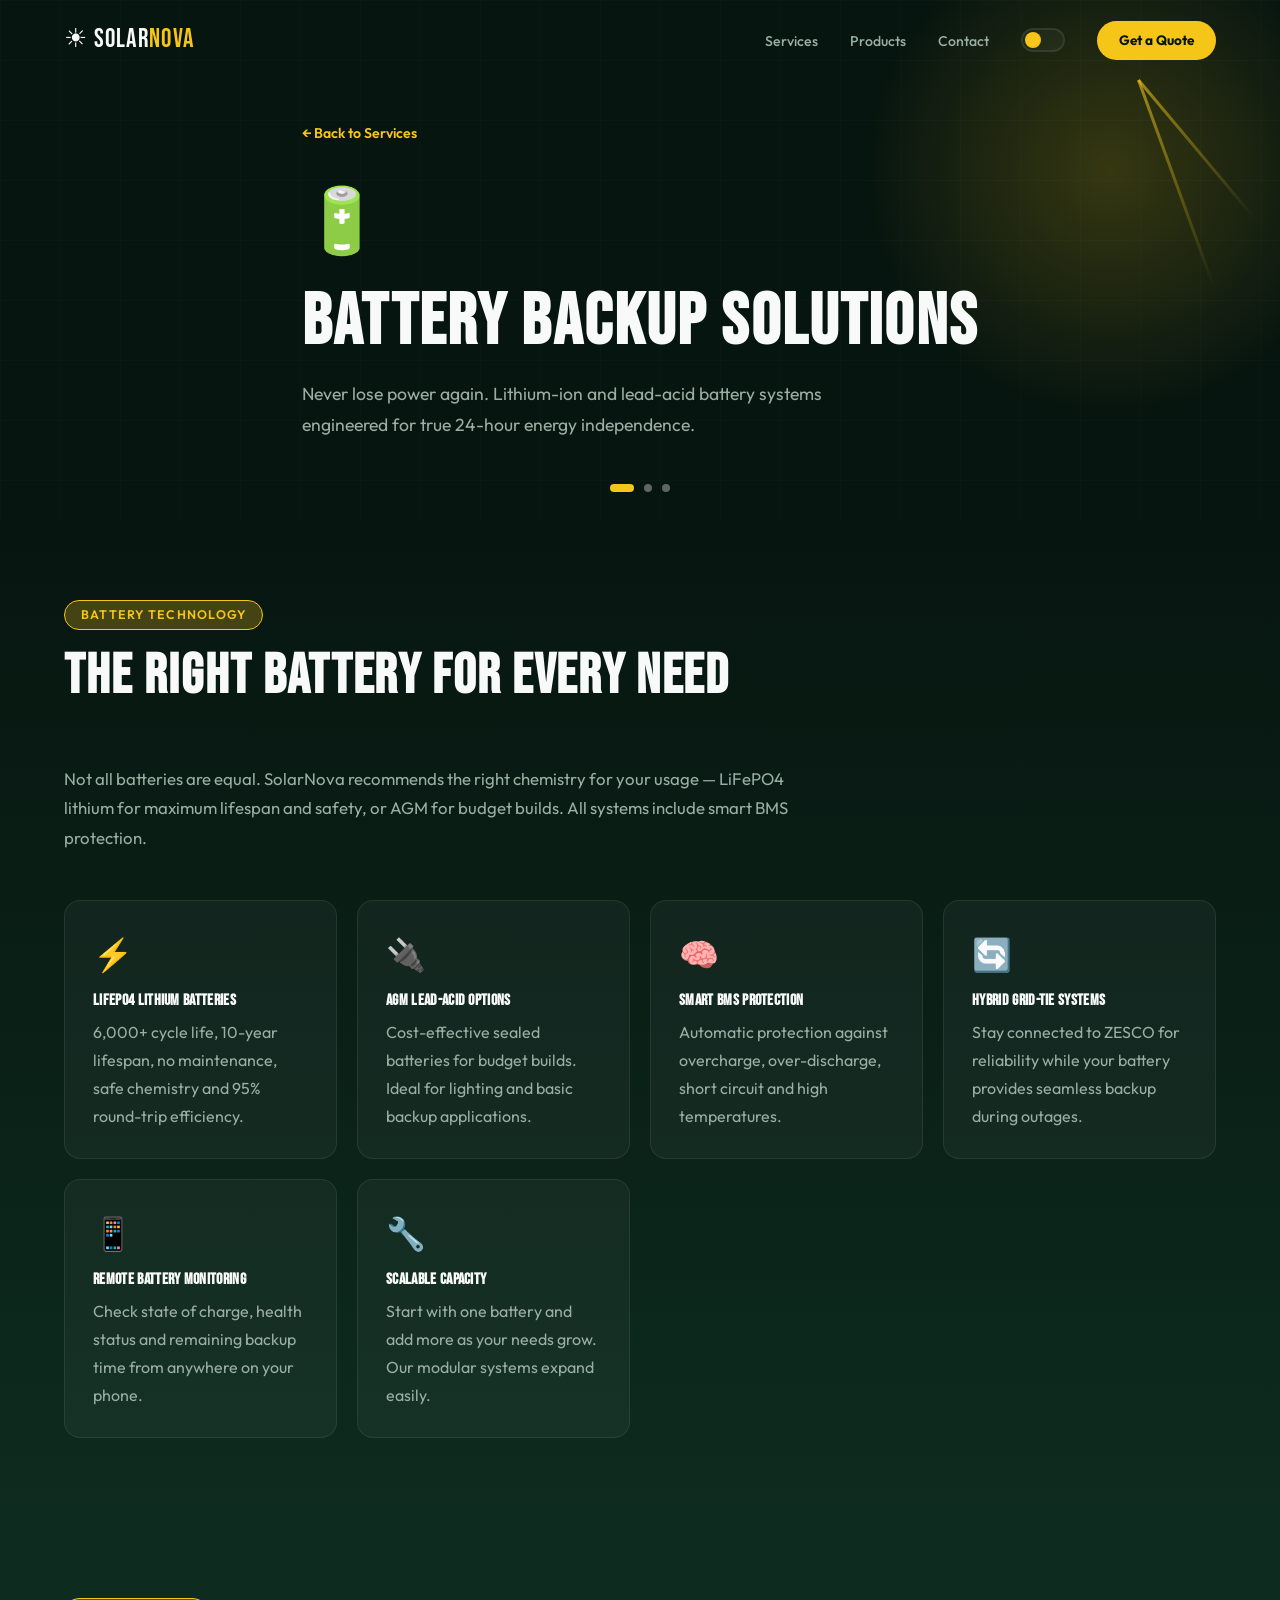
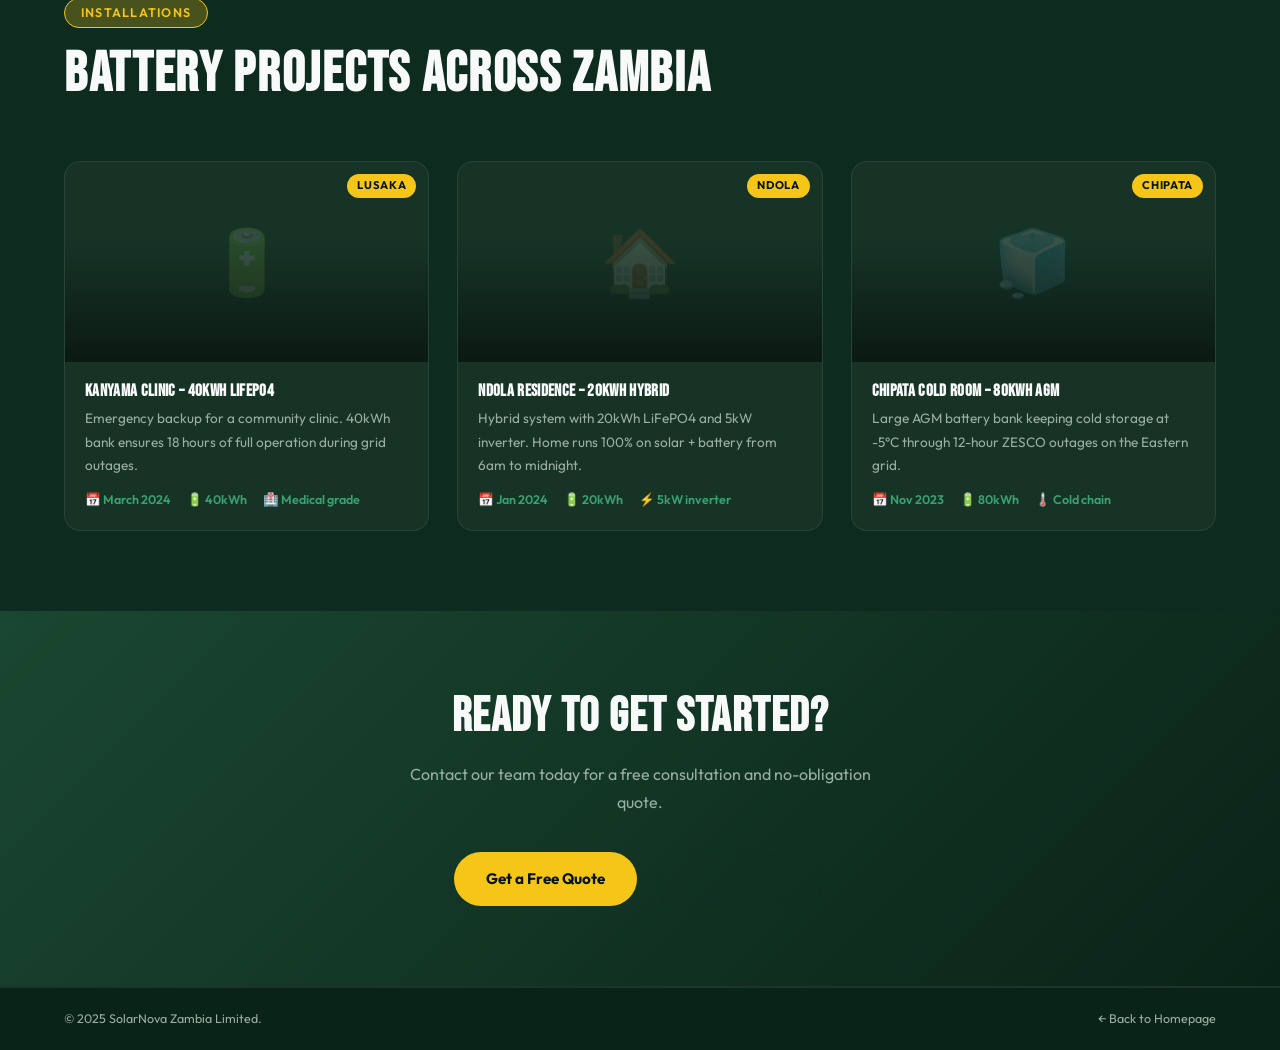
==== service-battery.html @ 25452228 "Initial commit: Solar energy website" ====
<!DOCTYPE html>
<html lang="en">
<head>
<meta charset="UTF-8"><meta name="viewport" content="width=device-width, initial-scale=1.0">
<title>Battery Backup Solutions – SolarNova Zambia</title>
<link href="https://fonts.googleapis.com/css2?family=Bebas+Neue&family=Outfit:wght@300;400;500;600;700&display=swap" rel="stylesheet">
<link rel="stylesheet" href="style.css">
</head>
<body>
<nav id="navbar"><div class="nav-inner">
  <a href="index.html" class="logo">☀ Solar<span>Nova</span></a>
  <ul class="nav-links" id="navLinks"><li><a href="index.html#services">Services</a></li><li><a href="index.html#products">Products</a></li><li><a href="index.html#contact">Contact</a></li></ul>
  <button class="theme-toggle" id="themeToggle" aria-label="Toggle light/dark mode"></button>
  <a href="index.html#contact" class="nav-cta">Get a Quote</a>
  <button class="hamburger" id="hamburger" aria-label="Menu"><span></span><span></span><span></span></button>
</div></nav>
<section class="service-detail-hero">
  <div class="sdh-slides">
    <div class="sdh-slide active" style="background-image:url('https://images.unsplash.com/photo-1555212697-194d092e3b8f?w=1600&q=80')"></div>
    <div class="sdh-slide" style="background-image:url('https://images.unsplash.com/photo-1591633166867-05ba5bc4de8c?w=1600&q=80')"></div>
    <div class="sdh-slide" style="background-image:url('https://images.unsplash.com/photo-1609692814858-f7cd2f0afa4f?w=1600&q=80')"></div>
  </div>
  <div class="hero-bg" style="position:absolute;inset:0;z-index:1"><div class="sun-orb"></div><div class="ray r1"></div><div class="ray r2"></div><div class="solar-grid"></div></div>
  <div class="container" style="position:relative;z-index:2"><div class="sdh-content reveal">
    <a href="index.html#services" class="back-link">← Back to Services</a>
    <div style="font-size:4rem;margin-bottom:16px;">🔋</div>
    <h1>Battery Backup Solutions</h1>
    <p>Never lose power again. Lithium-ion and lead-acid battery systems engineered for true 24-hour energy independence.</p>
  </div></div>
  <div class="sdh-slide-dots"><button class="sdh-slide-dot active"></button><button class="sdh-slide-dot"></button><button class="sdh-slide-dot"></button></div>
</section>
<section class="service-overview"><div class="container">
<div class="section-tag reveal">Battery Technology</div>
<h2 class="section-title reveal">The Right Battery for Every Need</h2>
<div class="about-text reveal" style="max-width:760px"><p>Not all batteries are equal. SolarNova recommends the right chemistry for your usage — LiFePO4 lithium for maximum lifespan and safety, or AGM for budget builds. All systems include smart BMS protection.</p></div>
<div class="service-features-grid">
<div class="sf-card reveal" style="--d:.05s"><div class="sf-icon">⚡</div><h3>LiFePO4 Lithium Batteries</h3><p>6,000+ cycle life, 10-year lifespan, no maintenance, safe chemistry and 95% round-trip efficiency.</p></div>
<div class="sf-card reveal" style="--d:.1s"><div class="sf-icon">🔌</div><h3>AGM Lead-Acid Options</h3><p>Cost-effective sealed batteries for budget builds. Ideal for lighting and basic backup applications.</p></div>
<div class="sf-card reveal" style="--d:.15s"><div class="sf-icon">🧠</div><h3>Smart BMS Protection</h3><p>Automatic protection against overcharge, over-discharge, short circuit and high temperatures.</p></div>
<div class="sf-card reveal" style="--d:.2s"><div class="sf-icon">🔄</div><h3>Hybrid Grid-Tie Systems</h3><p>Stay connected to ZESCO for reliability while your battery provides seamless backup during outages.</p></div>
<div class="sf-card reveal" style="--d:.25s"><div class="sf-icon">📱</div><h3>Remote Battery Monitoring</h3><p>Check state of charge, health status and remaining backup time from anywhere on your phone.</p></div>
<div class="sf-card reveal" style="--d:.3s"><div class="sf-icon">🔧</div><h3>Scalable Capacity</h3><p>Start with one battery and add more as your needs grow. Our modular systems expand easily.</p></div>
</div></div></section>
<section class="projects-section"><div class="container">
<div class="section-tag reveal">Installations</div>
<h2 class="section-title reveal">Battery Projects Across Zambia</h2>
<div class="projects-grid">
<div class="project-card reveal" style="--d:.05s">
<div class="proj-img" data-images='[{"src":"https://images.unsplash.com/photo-1555212697-194d092e3b8f?w=900&q=80","caption":"LiFePO4 40kWh battery bank for Kanyama Clinic"},{"src":"https://images.unsplash.com/photo-1591633166867-05ba5bc4de8c?w=900&q=80","caption":"Battery management system and monitoring unit"},{"src":"https://images.unsplash.com/photo-1609692814858-f7cd2f0afa4f?w=900&q=80","caption":"Clinic inverter and switchgear room"}]' style="background-image:url('https://images.unsplash.com/photo-1555212697-194d092e3b8f?w=600&q=80')"><div class="proj-img-emoji">🔋</div><div class="proj-zoom-icon">🔍</div><span class="proj-badge">Lusaka</span></div>
<div class="proj-body"><h3>Kanyama Clinic – 40kWh LiFePO4</h3><p>Emergency backup for a community clinic. 40kWh bank ensures 18 hours of full operation during grid outages.</p><div class="proj-meta"><span>📅 March 2024</span><span>🔋 40kWh</span><span>🏥 Medical grade</span></div></div></div>

<div class="project-card reveal" style="--d:.1s">
<div class="proj-img" data-images='[{"src":"https://images.unsplash.com/photo-1549924231-f129b911e442?w=900&q=80","caption":"Ndola residence – 20kWh hybrid system in utility room"},{"src":"https://images.unsplash.com/photo-1558449028-b53a39d100fc?w=900&q=80","caption":"5kW hybrid inverter with WiFi monitoring enabled"},{"src":"https://images.unsplash.com/photo-1513694203232-719a280e022f?w=900&q=80","caption":"Home completely powered from solar and battery at night"}]' style="background-image:url('https://images.unsplash.com/photo-1549924231-f129b911e442?w=600&q=80')"><div class="proj-img-emoji">🏠</div><div class="proj-zoom-icon">🔍</div><span class="proj-badge">Ndola</span></div>
<div class="proj-body"><h3>Ndola Residence – 20kWh Hybrid</h3><p>Hybrid system with 20kWh LiFePO4 and 5kW inverter. Home runs 100% on solar + battery from 6am to midnight.</p><div class="proj-meta"><span>📅 Jan 2024</span><span>🔋 20kWh</span><span>⚡ 5kW inverter</span></div></div></div>

<div class="project-card reveal" style="--d:.15s">
<div class="proj-img" data-images='[{"src":"https://images.unsplash.com/photo-1563514227147-6d2ff665a6a0?w=900&q=80","caption":"Chipata cold room – 80kWh AGM battery bank"},{"src":"https://images.unsplash.com/photo-1579621970795-87facc2f976d?w=900&q=80","caption":"Cold storage unit maintaining -5°C on battery power"},{"src":"https://images.unsplash.com/photo-1584438784894-089d6a62b8fa?w=900&q=80","caption":"Temperature monitoring dashboard during ZESCO outage"}]' style="background-image:url('https://images.unsplash.com/photo-1563514227147-6d2ff665a6a0?w=600&q=80')"><div class="proj-img-emoji">🧊</div><div class="proj-zoom-icon">🔍</div><span class="proj-badge">Chipata</span></div>
<div class="proj-body"><h3>Chipata Cold Room – 80kWh AGM</h3><p>Large AGM battery bank keeping cold storage at -5°C through 12-hour ZESCO outages on the Eastern grid.</p><div class="proj-meta"><span>📅 Nov 2023</span><span>🔋 80kWh</span><span>🌡️ Cold chain</span></div></div></div>
</div></div></section>
<section class="cta-banner"><div class="container">
  <h2>Ready to Get Started?</h2>
  <p>Contact our team today for a free consultation and no-obligation quote.</p>
  <div style="display:flex;gap:16px;justify-content:center;flex-wrap:wrap">
    <a href="index.html#contact" class="btn-primary">Get a Free Quote</a>
    <a href="tel:+260971234567" class="btn-outline">📞 Call Us Now</a>
  </div>
</div></section>
<footer class="footer"><div class="footer-bottom"><div class="container">
  <p>© 2025 SolarNova Zambia Limited.</p><p><a href="index.html">← Back to Homepage</a></p>
</div></div></footer>
<button id="backToTop" class="back-to-top" aria-label="Back to top">↑</button>
<script src="main.js"></script>
</body></html>
---- style.css ----
/* ============================================================
   SolarNova — Solar Company Website Stylesheet
   Color Palette: Midnight Green, Solar Yellow, Sky Blue, White
   Font: Bebas Neue (display) + Outfit (body)
   ============================================================ */

:root {
  --green-dark:   #0a2318;
  --green-mid:    #1a4731;
  --green-light:  #2d7a55;
  --green-accent: #38a372;
  --yellow:       #f5c518;
  --yellow-light: #ffd94a;
  --yellow-glow:  rgba(245,197,24,0.25);
  --blue:         #1a9bdc;
  --blue-light:   #4cb8f0;
  --white:        #f8faf9;
  --grey-light:   #eef2ef;
  --grey-mid:     #9aafa3;
  --dark-bg:      #071510;
  --card-bg:      rgba(255,255,255,0.04);
  --border:       rgba(255,255,255,0.08);
  --shadow:       0 20px 60px rgba(0,0,0,0.35);
  --radius:       16px;
  --radius-sm:    10px;
  --transition:   0.35s cubic-bezier(0.4,0,0.2,1);
}

/* ── LIGHT MODE OVERRIDES ───────────────────────────────── */
body.light-mode {
  --dark-bg:    #f0f4f1;
  --card-bg:    rgba(0,0,0,0.04);
  --border:     rgba(0,0,0,0.1);
  --white:      #0a2318;
  --grey-mid:   #3a5a4a;
  --shadow:     0 20px 60px rgba(0,0,0,0.12);
}
body.light-mode p { color: #3a5a4a; }
body.light-mode .hero-bg {
  background: radial-gradient(ellipse at 70% 40%, rgba(245,197,24,0.15) 0%, transparent 60%),
              radial-gradient(ellipse at 30% 80%, rgba(26,155,220,0.08) 0%, transparent 50%),
              #f0f4f1;
}
body.light-mode .solar-grid {
  background-image:
    linear-gradient(rgba(0,0,0,0.04) 1px, transparent 1px),
    linear-gradient(90deg, rgba(0,0,0,0.04) 1px, transparent 1px);
  background-size: 60px 60px;
}
body.light-mode #navbar.scrolled {
  background: rgba(240,244,241,0.95);
  border-bottom: 1px solid rgba(0,0,0,0.1);
}
body.light-mode .nav-links { background: transparent; }
body.light-mode .about { background: linear-gradient(180deg, #f0f4f1, #e0ece5); }
body.light-mode .services { background: #e8f0eb; }
body.light-mode .products { background: linear-gradient(180deg, #e8f0eb, #f0f4f1); }
body.light-mode .testimonials { background: #f5f8f6; }
body.light-mode .location { background: linear-gradient(180deg, #f0f4f1, #e0ece5); }
body.light-mode .contact { background: #e8f0eb; }
body.light-mode .footer { background: #d4e5da; }
body.light-mode .testimonial-card { background: rgba(255,255,255,0.7); }
body.light-mode .testimonial-card > p { color: #3a5a4a; }
body.light-mode .map-visual { background: linear-gradient(135deg, #d4e5da, #c4d9ce); }
body.light-mode .product-card { background: #fff; }
body.light-mode .contact-form { background: rgba(255,255,255,0.7); }
body.light-mode .form-field input,
body.light-mode .form-field textarea,
body.light-mode .form-field select { background: rgba(255,255,255,0.8); color: #0a2318; border-color: rgba(0,0,0,0.15); }
body.light-mode .form-field select option { background: #e8f0eb; color: #0a2318; }
body.light-mode .footer-col ul li,
body.light-mode .contact-list li { color: #3a5a4a; }
body.light-mode .footer-bottom p,
body.light-mode .footer-bottom a { color: #3a5a4a; }
body.light-mode .cm-item { background: rgba(255,255,255,0.6); }
body.light-mode .about-card { background: rgba(255,255,255,0.6); }
body.light-mode .service-card { background: rgba(255,255,255,0.5); }
body.light-mode .loc-card { background: rgba(255,255,255,0.6); }
body.light-mode .branch-card { background: rgba(255,255,255,0.6); }
body.light-mode .carousel-controls button { background: rgba(255,255,255,0.8); }
body.light-mode .hero-title { color: #0a2318; }
body.light-mode .section-title { color: #0a2318; }
body.light-mode .about-card h3,
body.light-mode .service-card h3,
body.light-mode .pc-body h3,
body.light-mode .loc-card h3,
body.light-mode .branch-card h4 { color: #0a2318; }
body.light-mode .cm-item strong { color: #0a2318; }
body.light-mode .tc-author strong { color: #0a2318; }
body.light-mode .footer-col h4 { color: #0a2318; }
body.light-mode .btn-outline { border-color: rgba(0,0,0,0.3); color: #0a2318; }
body.light-mode .nav-links a { color: #3a5a4a; }
body.light-mode .logo { color: #0a2318; }

/* ── THEME TOGGLE BUTTON ────────────────────────────────── */
.theme-toggle {
  width: 44px; height: 24px;
  border-radius: 100px;
  border: 2px solid var(--border);
  background: var(--card-bg);
  cursor: pointer;
  position: relative;
  flex-shrink: 0;
  transition: var(--transition);
  display: flex;
  align-items: center;
  padding: 2px;
}
.theme-toggle::before {
  content: '🌙';
  font-size: 0.7rem;
  width: 16px; height: 16px;
  border-radius: 50%;
  background: var(--yellow);
  display: flex;
  align-items: center;
  justify-content: center;
  transition: var(--transition);
  transform: translateX(0);
}
body.light-mode .theme-toggle::before {
  content: '☀️';
  transform: translateX(20px);
}
body.light-mode .theme-toggle {
  background: rgba(245,197,24,0.2);
  border-color: var(--yellow);
}

*, *::before, *::after { box-sizing: border-box; margin: 0; padding: 0; }

html { scroll-behavior: smooth; font-size: 16px; }

body {
  font-family: 'Outfit', sans-serif;
  background: var(--dark-bg);
  color: var(--white);
  overflow-x: hidden;
  line-height: 1.6;
  transition: background 0.4s ease, color 0.4s ease;
}

/* ── TYPOGRAPHY ─────────────────────────────────────────── */
h1,h2,h3 { font-family: 'Bebas Neue', sans-serif; letter-spacing: 0.03em; line-height: 1.1; }
h2 { font-size: clamp(2.2rem, 5vw, 3.5rem); }
h3 { font-size: 1.4rem; letter-spacing: 0.02em; }
p  { color: var(--grey-mid); line-height: 1.75; }

a { text-decoration: none; color: inherit; }
ul { list-style: none; }

/* ── UTILITIES ──────────────────────────────────────────── */
.container { max-width: 1200px; margin: 0 auto; padding: 0 24px; }

.section-tag {
  display: inline-block;
  background: var(--yellow-glow);
  color: var(--yellow);
  border: 1px solid var(--yellow);
  padding: 4px 16px;
  border-radius: 100px;
  font-size: 0.78rem;
  font-weight: 600;
  letter-spacing: 0.1em;
  text-transform: uppercase;
  margin-bottom: 16px;
}

.section-title {
  margin-bottom: 56px;
  color: var(--white);
}

/* ── REVEAL ANIMATIONS ──────────────────────────────────── */
.reveal {
  opacity: 0;
  transform: translateY(32px);
  transition: opacity 0.7s ease, transform 0.7s ease;
  transition-delay: var(--d, 0s);
}
.reveal.visible { opacity: 1; transform: translateY(0); }

/* ── BUTTONS ────────────────────────────────────────────── */
.btn-primary {
  display: inline-flex;
  align-items: center;
  gap: 8px;
  background: var(--yellow);
  color: var(--dark-bg);
  padding: 14px 32px;
  border-radius: 100px;
  font-weight: 700;
  font-size: 0.95rem;
  transition: var(--transition);
  position: relative;
  overflow: hidden;
}
.btn-primary::after {
  content: '';
  position: absolute;
  inset: 0;
  background: var(--yellow-light);
  opacity: 0;
  transition: var(--transition);
}
.btn-primary:hover { transform: translateY(-3px); box-shadow: 0 12px 35px var(--yellow-glow); }
.btn-primary:hover::after { opacity: 0.3; }

.btn-outline {
  display: inline-flex;
  align-items: center;
  gap: 8px;
  border: 2px solid rgba(255,255,255,0.3);
  color: var(--white);
  padding: 13px 32px;
  border-radius: 100px;
  font-weight: 600;
  font-size: 0.95rem;
  transition: var(--transition);
  backdrop-filter: blur(4px);
}
.btn-outline:hover {
  border-color: var(--yellow);
  color: var(--yellow);
  transform: translateY(-3px);
}

/* ── NAVBAR ─────────────────────────────────────────────── */
#navbar {
  position: fixed;
  top: 0; left: 0; right: 0;
  z-index: 1000;
  padding: 20px 0;
  transition: var(--transition);
}
#navbar.scrolled {
  background: rgba(7,21,16,0.95);
  backdrop-filter: blur(12px);
  padding: 12px 0;
  border-bottom: 1px solid var(--border);
}
.nav-inner {
  max-width: 1200px;
  margin: 0 auto;
  padding: 0 24px;
  display: flex;
  align-items: center;
  gap: 32px;
}
.logo {
  font-family: 'Bebas Neue', sans-serif;
  font-size: 1.6rem;
  letter-spacing: 0.05em;
  color: var(--white);
  flex-shrink: 0;
}
.logo span { color: var(--yellow); }

.nav-links {
  display: flex;
  gap: 32px;
  margin-left: auto;
}
.nav-links a {
  font-size: 0.88rem;
  font-weight: 500;
  color: var(--grey-mid);
  transition: var(--transition);
  position: relative;
}
.nav-links a::after {
  content: '';
  position: absolute;
  bottom: -4px; left: 0;
  width: 0; height: 2px;
  background: var(--yellow);
  transition: var(--transition);
}
.nav-links a:hover { color: var(--white); }
.nav-links a:hover::after { width: 100%; }

.nav-cta {
  background: var(--yellow);
  color: var(--dark-bg);
  padding: 9px 22px;
  border-radius: 100px;
  font-weight: 700;
  font-size: 0.85rem;
  transition: var(--transition);
  flex-shrink: 0;
}
.nav-cta:hover { background: var(--yellow-light); transform: translateY(-2px); }

.hamburger {
  display: none;
  flex-direction: column;
  gap: 5px;
  background: none;
  border: none;
  cursor: pointer;
  margin-left: auto;
}
.hamburger span {
  display: block;
  width: 24px; height: 2px;
  background: var(--white);
  transition: var(--transition);
}

/* ── HERO ───────────────────────────────────────────────── */
.hero {
  min-height: 100vh;
  display: flex;
  align-items: center;
  position: relative;
  overflow: hidden;
  padding: 120px 24px 80px;
}

.hero-bg {
  position: absolute;
  inset: 0;
  background: transparent;
  overflow: hidden;
}

.sun-orb {
  position: absolute;
  top: -80px; right: -80px;
  width: 500px; height: 500px;
  background: radial-gradient(circle, rgba(245,197,24,0.2) 0%, transparent 70%);
  border-radius: 50%;
  animation: pulse 4s ease-in-out infinite;
}
@keyframes pulse { 0%,100% { transform: scale(1); opacity:0.7; } 50% { transform: scale(1.1); opacity:1; } }

.ray {
  position: absolute;
  top: 80px; right: 140px;
  width: 3px;
  background: linear-gradient(to bottom, rgba(245,197,24,0.6), transparent);
  transform-origin: top center;
  animation: rayFloat 6s ease-in-out infinite;
}
.r1 { height: 180px; transform: rotate(-40deg); animation-delay: 0s; }
.r2 { height: 220px; transform: rotate(-20deg); animation-delay: .4s; }
.r3 { height: 200px; transform: rotate(0deg); animation-delay: .8s; }
.r4 { height: 240px; transform: rotate(20deg); animation-delay: 1.2s; }
.r5 { height: 190px; transform: rotate(40deg); animation-delay: 1.6s; }
.r6 { height: 160px; transform: rotate(60deg); animation-delay: 2s; }
@keyframes rayFloat { 0%,100% { opacity:0.5; } 50% { opacity:1; } }

.solar-grid {
  position: absolute;
  inset: 0;
  background-image:
    linear-gradient(rgba(255,255,255,0.015) 1px, transparent 1px),
    linear-gradient(90deg, rgba(255,255,255,0.015) 1px, transparent 1px);
  background-size: 60px 60px;
}

.hero-content {
  position: relative;
  z-index: 3;
  max-width: 680px;
}

.hero-eyebrow {
  display: inline-flex;
  align-items: center;
  gap: 8px;
  color: var(--green-accent);
  font-weight: 600;
  font-size: 0.85rem;
  letter-spacing: 0.08em;
  text-transform: uppercase;
  margin-bottom: 20px;
}

.hero-title {
  font-size: clamp(3rem, 7vw, 5.5rem);
  color: var(--white);
  margin-bottom: 24px;
  line-height: 1;
}
.hero-title span { color: var(--yellow); }

.hero-sub {
  font-size: 1.05rem;
  color: var(--grey-mid);
  margin-bottom: 40px;
  max-width: 520px;
}

.hero-btns {
  display: flex;
  gap: 16px;
  flex-wrap: wrap;
  margin-bottom: 60px;
}

.hero-stats {
  display: flex;
  gap: 40px;
  flex-wrap: wrap;
}
.stat { text-align: left; }
.stat span { font-family: 'Bebas Neue', sans-serif; font-size: 2.4rem; color: var(--yellow); }
.stat p { font-size: 0.78rem; color: var(--grey-mid); text-transform: uppercase; letter-spacing: 0.06em; margin: 0; }

.hero-panels {
  position: absolute;
  right: -40px;
  bottom: 0;
  display: flex;
  gap: 16px;
  align-items: flex-end;
  z-index: 1;
}
.panel-card {
  border-radius: 12px;
  background: linear-gradient(135deg, rgba(26,71,49,0.6), rgba(10,35,24,0.8));
  border: 1px solid rgba(56,163,114,0.3);
  backdrop-filter: blur(4px);
  animation: floatCard 5s ease-in-out infinite;
}
.p1 { width: 180px; height: 280px; animation-delay: 0s; }
.p2 { width: 220px; height: 340px; animation-delay: 0.8s; }
.p3 { width: 160px; height: 250px; animation-delay: 1.6s; }
@keyframes floatCard { 0%,100% { transform: translateY(0); } 50% { transform: translateY(-16px); } }

.scroll-hint {
  position: absolute;
  bottom: 32px;
  left: 50%;
  transform: translateX(-50%);
  color: var(--grey-mid);
  font-size: 0.8rem;
  letter-spacing: 0.1em;
  animation: bounce 2s ease-in-out infinite;
}

/* Image slider base */
.hero-slider {
  position: absolute;
  inset: 0;
  z-index: 0;
  overflow: hidden;
}

.hero-slider .slide {
  position: absolute;
  inset: 0;
  background-size: cover;
  background-position: center 30%;  /* adjust to keep key subject visible */
  background-repeat: no-repeat;
  opacity: 0;
  transition: opacity 1.2s ease-in-out;
  /* Crispness tricks */
  image-rendering: crisp-edges;    /* fallback */
  image-rendering: -webkit-optimize-contrast;
  will-change: opacity;
}

.hero-slide .slide.active {
  opacity: 1;
  z-index: 1;
}


.sun-orb, .ray, .solar-grid, .hero-panels {
  z-index: 2;
}
@keyframes bounce { 0%,100% { transform: translateX(-50%) translateY(0); } 50% { transform: translateX(-50%) translateY(8px); } }

/* ── ABOUT ──────────────────────────────────────────────── */
.about {
  padding: 100px 0;
  background: linear-gradient(180deg, var(--dark-bg), #0d2b1e);
}
.about-grid {
  display: grid;
  grid-template-columns: 1fr 1.4fr;
  gap: 60px;
  align-items: start;
}
.about-text p { margin-bottom: 16px; font-size: 1.05rem; }
.about-text strong { color: var(--white); }
.badges { display: flex; flex-wrap: wrap; gap: 10px; margin-top: 24px; }
.badges span {
  background: rgba(56,163,114,0.15);
  border: 1px solid rgba(56,163,114,0.3);
  color: var(--green-accent);
  padding: 6px 14px;
  border-radius: 100px;
  font-size: 0.8rem;
  font-weight: 600;
}
.about-cards {
  display: grid;
  grid-template-columns: 1fr 1fr;
  gap: 16px;
}
.about-card {
  background: var(--card-bg);
  border: 1px solid var(--border);
  border-radius: var(--radius);
  padding: 24px;
  transition: var(--transition);
}
.about-card:hover {
  border-color: rgba(56,163,114,0.4);
  transform: translateY(-4px);
  background: rgba(56,163,114,0.08);
}
.ac-icon { font-size: 2rem; margin-bottom: 12px; }
.about-card h3 { color: var(--white); margin-bottom: 8px; font-size: 1.1rem; }

/* ── SERVICES ───────────────────────────────────────────── */
.services {
  padding: 100px 0;
  background: #0d2b1e;
}
.services-grid {
  display: grid;
  grid-template-columns: repeat(auto-fill, minmax(320px, 1fr));
  gap: 24px;
}
.service-card {
  background: var(--card-bg);
  border: 1px solid var(--border);
  border-radius: var(--radius);
  padding: 32px;
  transition: var(--transition);
  position: relative;
  overflow: hidden;
}
.service-card::before {
  content: '';
  position: absolute;
  top: 0; left: 0; right: 0;
  height: 3px;
  background: linear-gradient(90deg, var(--yellow), var(--green-accent));
  transform: scaleX(0);
  transition: var(--transition);
  transform-origin: left;
}
.service-card:hover { transform: translateY(-6px); border-color: rgba(56,163,114,0.3); background: rgba(56,163,114,0.06); }
.service-card:hover::before { transform: scaleX(1); }
.sc-icon { font-size: 2.4rem; margin-bottom: 16px; }
.service-card h3 { color: var(--white); margin-bottom: 12px; }
.service-card ul { margin: 16px 0; }
.service-card ul li { color: var(--grey-mid); font-size: 0.88rem; padding: 4px 0; padding-left: 16px; position: relative; }
.service-card ul li::before { content: '✓'; position: absolute; left: 0; color: var(--green-accent); font-weight: 700; }
.sc-link { color: var(--yellow); font-weight: 600; font-size: 0.88rem; display: inline-block; margin-top: 8px; transition: var(--transition); }
.sc-link:hover { gap: 8px; letter-spacing: 0.02em; }

/* ── PRODUCTS ───────────────────────────────────────────── */
.products {
  padding: 100px 0;
  background: linear-gradient(180deg, #0d2b1e, var(--dark-bg));
}
.product-filter {
  display: flex;
  gap: 10px;
  flex-wrap: wrap;
  margin-bottom: 48px;
}
.pf-btn {
  background: none;
  border: 1px solid var(--border);
  color: var(--grey-mid);
  padding: 8px 20px;
  border-radius: 100px;
  font-family: 'Outfit', sans-serif;
  font-size: 0.85rem;
  font-weight: 600;
  cursor: pointer;
  transition: var(--transition);
}
.pf-btn:hover, .pf-btn.active {
  background: var(--yellow);
  border-color: var(--yellow);
  color: var(--dark-bg);
}
.products-grid {
  display: grid;
  grid-template-columns: repeat(auto-fill, minmax(280px, 1fr));
  gap: 24px;
}
.product-card {
  background: #0f2820;
  border: 1px solid var(--border);
  border-radius: var(--radius);
  overflow: hidden;
  transition: var(--transition);
}
.product-card:hover { transform: translateY(-8px) scale(1.01); border-color: rgba(245,197,24,0.3); box-shadow: 0 24px 50px rgba(0,0,0,0.4); }
.product-card.hidden { display: none; }

.pc-img {
  height: 160px;
  display: flex;
  align-items: center;
  justify-content: center;
  transition: var(--transition);
}
.product-card:hover .pc-img { transform: scale(1.05); }
.pc-img-inner { font-size: 4rem; opacity: 0.6; }

.pc-body { padding: 20px; }
.pc-tag {
  display: inline-block;
  background: var(--yellow-glow);
  color: var(--yellow);
  font-size: 0.72rem;
  font-weight: 700;
  letter-spacing: 0.08em;
  text-transform: uppercase;
  padding: 3px 10px;
  border-radius: 100px;
  margin-bottom: 10px;
}
.pc-body h3 { color: var(--white); margin-bottom: 8px; font-size: 1.1rem; }
.pc-body p { font-size: 0.85rem; margin-bottom: 16px; }
.pc-footer { display: flex; align-items: center; justify-content: space-between; flex-wrap: wrap; gap: 8px; }
.pc-price { font-family: 'Bebas Neue', sans-serif; font-size: 1.3rem; color: var(--yellow); }
.pc-price small { font-size: 0.7rem; color: var(--grey-mid); font-family: 'Outfit', sans-serif; }
.pc-btn {
  background: var(--green-light);
  color: var(--white);
  padding: 7px 16px;
  border-radius: 100px;
  font-size: 0.8rem;
  font-weight: 600;
  transition: var(--transition);
}
.pc-btn:hover { background: var(--yellow); color: var(--dark-bg); }

/* ── TESTIMONIALS ───────────────────────────────────────── */
.testimonials {
  padding: 100px 0;
  background: #071510;
  overflow: hidden;
}
.carousel-wrapper { position: relative; }
.carousel {
  display: flex;
  gap: 24px;
  overflow: hidden;
  scroll-snap-type: x mandatory;
  -webkit-overflow-scrolling: touch;
}
.testimonial-card {
  flex: 0 0 calc(33.333% - 16px);
  background: rgba(255,255,255,0.04);
  border: 1px solid var(--border);
  border-radius: var(--radius);
  padding: 32px;
  scroll-snap-align: start;
  transition: var(--transition);
}
.testimonial-card:hover { border-color: rgba(245,197,24,0.3); transform: translateY(-4px); }
.stars { color: var(--yellow); font-size: 1.1rem; margin-bottom: 16px; }
.testimonial-card > p { font-style: italic; color: #c0d4cb; margin-bottom: 24px; }
.tc-author { display: flex; align-items: center; gap: 14px; }
.tc-avatar {
  width: 44px; height: 44px;
  border-radius: 50%;
  background: linear-gradient(135deg, var(--green-light), var(--blue));
  display: flex;
  align-items: center;
  justify-content: center;
  font-weight: 700;
  font-size: 0.85rem;
  flex-shrink: 0;
}
.tc-author strong { display: block; color: var(--white); font-size: 0.92rem; }
.tc-author span { font-size: 0.78rem; color: var(--grey-mid); }
.carousel-controls {
  display: flex;
  align-items: center;
  justify-content: center;
  gap: 16px;
  margin-top: 32px;
}
.carousel-controls button {
  width: 44px; height: 44px;
  border-radius: 50%;
  border: 1px solid var(--border);
  background: var(--card-bg);
  color: var(--white);
  font-size: 1rem;
  cursor: pointer;
  transition: var(--transition);
}
.carousel-controls button:hover { background: var(--yellow); color: var(--dark-bg); border-color: var(--yellow); }
.carousel-dots { display: flex; gap: 8px; }
.dot {
  width: 8px; height: 8px;
  border-radius: 50%;
  background: var(--border);
  cursor: pointer;
  transition: var(--transition);
}
.dot.active { background: var(--yellow); width: 24px; border-radius: 100px; }

/* ── LOCATION ───────────────────────────────────────────── */
.location {
  padding: 100px 0;
  background: linear-gradient(180deg, var(--dark-bg), #0d2b1e);
}
.location-grid {
  display: grid;
  grid-template-columns: 1fr 1.2fr;
  gap: 48px;
  align-items: start;
}
.loc-card {
  background: var(--card-bg);
  border: 1px solid var(--border);
  border-radius: var(--radius);
  padding: 28px;
  margin-bottom: 20px;
}
.loc-card.main { border-color: rgba(56,163,114,0.3); }
.lc-icon { font-size: 2rem; margin-bottom: 12px; }
.loc-card h3 { color: var(--white); margin-bottom: 10px; }
.loc-card > p { color: var(--grey-mid); line-height: 1.8; margin-bottom: 16px; }
.lc-details { display: flex; flex-direction: column; gap: 8px; }
.lc-details div { font-size: 0.88rem; color: var(--grey-mid); display: flex; align-items: center; gap: 10px; }
.lc-details span { font-size: 1rem; }
.branches { display: flex; flex-direction: column; gap: 12px; }
.branch-card {
  background: var(--card-bg);
  border: 1px solid var(--border);
  border-radius: var(--radius-sm);
  padding: 16px 20px;
  display: flex;
  align-items: center;
  justify-content: space-between;
  gap: 12px;
  flex-wrap: wrap;
  transition: var(--transition);
}
.branch-card:hover { border-color: rgba(56,163,114,0.3); transform: translateX(4px); }
.branch-card h4 { color: var(--white); font-size: 0.95rem; font-family: 'Outfit', sans-serif; font-weight: 600; }
.branch-card p { font-size: 0.82rem; margin: 2px 0 0; }
.branch-card span { font-size: 0.82rem; color: var(--green-accent); }

.map-container { position: sticky; top: 100px; }
.map-visual {
  background: linear-gradient(135deg, #0a1f14, #142e1e);
  border: 1px solid rgba(56,163,114,0.25);
  border-radius: var(--radius);
  overflow: hidden;
  position: relative;
}
.map-placeholder {
  width: 100%;
  height: 420px;
  position: relative;
  background:
    radial-gradient(circle at 50% 55%, rgba(56,163,114,0.08), transparent 60%),
    repeating-linear-gradient(0deg, rgba(255,255,255,0.02) 0px, rgba(255,255,255,0.02) 1px, transparent 1px, transparent 50px),
    repeating-linear-gradient(90deg, rgba(255,255,255,0.02) 0px, rgba(255,255,255,0.02) 1px, transparent 1px, transparent 50px);
}
.map-label {
  position: absolute;
  top: 50%; left: 50%;
  transform: translate(-50%, -50%);
  font-family: 'Bebas Neue', sans-serif;
  font-size: 3rem;
  color: rgba(255,255,255,0.05);
  letter-spacing: 0.2em;
  pointer-events: none;
  user-select: none;
}
.map-pin { position: absolute; }
.main-pin { top: 52%; left: 35%; }
.pin-pulse {
  position: absolute;
  top: -20px; left: -20px;
  width: 40px; height: 40px;
  border-radius: 50%;
  background: rgba(245,197,24,0.2);
  animation: pinPulse 2s ease-out infinite;
}
@keyframes pinPulse { 0% { transform: scale(0.5); opacity:0.8; } 100% { transform: scale(2); opacity:0; } }
.pin-dot {
  width: 16px; height: 16px;
  border-radius: 50%;
  background: var(--yellow);
  border: 3px solid var(--dark-bg);
  box-shadow: 0 0 12px rgba(245,197,24,0.6);
  position: relative;
  z-index: 1;
}
.pin-dot.sm { width: 10px; height: 10px; background: var(--blue-light); box-shadow: 0 0 8px rgba(76,184,240,0.5); }
.pin-label {
  position: absolute;
  top: -44px; left: 50%;
  transform: translateX(-50%);
  background: var(--yellow);
  color: var(--dark-bg);
  font-size: 0.75rem;
  font-weight: 700;
  padding: 4px 10px;
  border-radius: 6px;
  white-space: nowrap;
  text-align: center;
  line-height: 1.4;
}
.pin-label::after {
  content: '';
  position: absolute;
  bottom: -6px; left: 50%;
  transform: translateX(-50%);
  border: 4px solid transparent;
  border-top-color: var(--yellow);
}
.pin-label.sm {
  background: rgba(7,21,16,0.9);
  color: var(--blue-light);
  border: 1px solid var(--blue-light);
  top: -32px;
  font-size: 0.65rem;
}
.pin-label.sm::after { border-top-color: var(--blue-light); }
.open-maps {
  display: block;
  text-align: center;
  padding: 14px;
  background: rgba(56,163,114,0.15);
  border-top: 1px solid var(--border);
  color: var(--green-accent);
  font-weight: 600;
  font-size: 0.88rem;
  transition: var(--transition);
}
.open-maps:hover { background: rgba(56,163,114,0.25); color: var(--yellow); }

/* ── CONTACT ────────────────────────────────────────────── */
.contact {
  padding: 100px 0;
  background: #0d2b1e;
}
.contact-grid {
  display: grid;
  grid-template-columns: 1fr 1.4fr;
  gap: 60px;
  align-items: start;
}
.contact-sub { font-size: 1.05rem; margin-bottom: 36px; }
.contact-methods { display: flex; flex-direction: column; gap: 14px; margin-bottom: 32px; }
.cm-item {
  display: flex;
  align-items: center;
  gap: 16px;
  background: var(--card-bg);
  border: 1px solid var(--border);
  border-radius: var(--radius-sm);
  padding: 16px 20px;
  transition: var(--transition);
}
.cm-item:hover { border-color: rgba(56,163,114,0.4); transform: translateX(4px); }
.cm-item.whatsapp:hover { border-color: rgba(37,211,102,0.4); background: rgba(37,211,102,0.06); }
.cm-icon { font-size: 1.5rem; }
.cm-item strong { display: block; color: var(--white); font-size: 0.88rem; margin-bottom: 2px; }
.cm-item span { font-size: 0.82rem; color: var(--grey-mid); }
.social-links { display: flex; gap: 10px; }
.social-link {
  width: 40px; height: 40px;
  border-radius: 50%;
  border: 1px solid var(--border);
  display: flex;
  align-items: center;
  justify-content: center;
  font-size: 0.9rem;
  font-weight: 700;
  transition: var(--transition);
}
.social-link:hover { background: var(--yellow); color: var(--dark-bg); border-color: var(--yellow); transform: translateY(-3px); }

.contact-form {
  background: var(--card-bg);
  border: 1px solid var(--border);
  border-radius: var(--radius);
  padding: 36px;
}
.form-row { display: grid; grid-template-columns: 1fr 1fr; gap: 16px; }
.form-field {
  position: relative;
  margin-bottom: 20px;
}
.form-field input,
.form-field textarea,
.form-field select {
  width: 100%;
  background: rgba(255,255,255,0.05);
  border: 1px solid var(--border);
  border-radius: var(--radius-sm);
  color: var(--white);
  padding: 16px 16px 8px;
  font-family: 'Outfit', sans-serif;
  font-size: 0.92rem;
  transition: var(--transition);
  outline: none;
  -webkit-appearance: none;
}
.form-field select { padding: 12px 16px; cursor: pointer; }
.form-field select option { background: #0d2b1e; color: var(--white); }
.form-field textarea { resize: vertical; min-height: 110px; padding-top: 16px; }
.form-field input:focus,
.form-field textarea:focus,
.form-field select:focus { border-color: var(--green-accent); background: rgba(56,163,114,0.08); }
.form-field label {
  position: absolute;
  top: 12px; left: 16px;
  color: var(--grey-mid);
  font-size: 0.88rem;
  transition: var(--transition);
  pointer-events: none;
}
.form-field input:focus ~ label,
.form-field input:not(:placeholder-shown) ~ label,
.form-field textarea:focus ~ label,
.form-field textarea:not(:placeholder-shown) ~ label {
  top: 4px; font-size: 0.7rem; color: var(--green-accent);
}
.submit-btn {
  width: 100%;
  background: var(--yellow);
  color: var(--dark-bg);
  border: none;
  padding: 16px 32px;
  border-radius: 100px;
  font-family: 'Outfit', sans-serif;
  font-size: 1rem;
  font-weight: 700;
  cursor: pointer;
  transition: var(--transition);
  position: relative;
  overflow: hidden;
}
.submit-btn:hover { background: var(--yellow-light); transform: translateY(-2px); box-shadow: 0 10px 30px var(--yellow-glow); }
.btn-shine {
  position: absolute;
  top: 0; left: -100%;
  width: 60%; height: 100%;
  background: linear-gradient(90deg, transparent, rgba(255,255,255,0.4), transparent);
  animation: shine 2.5s infinite;
}
@keyframes shine { 0%,100% { left: -100%; } 50% { left: 150%; } }
.form-success {
  display: none;
  text-align: center;
  margin-top: 16px;
  color: var(--green-accent);
  font-weight: 600;
  font-size: 0.92rem;
}

/* ── FOOTER ─────────────────────────────────────────────── */
.footer {
  background: var(--green-dark);
  border-top: 1px solid var(--border);
}
.footer-top { padding: 60px 0; }
.footer-grid {
  display: grid;
  grid-template-columns: 1.5fr 1fr 1fr 1.2fr;
  gap: 48px;
}
.footer-brand p { margin: 16px 0 24px; font-size: 0.88rem; max-width: 280px; }
.footer-col h4 {
  color: var(--white);
  font-family: 'Bebas Neue', sans-serif;
  font-size: 1.1rem;
  letter-spacing: 0.05em;
  margin-bottom: 20px;
}
.footer-col ul { display: flex; flex-direction: column; gap: 10px; }
.footer-col ul li, .contact-list li { font-size: 0.85rem; color: var(--grey-mid); }
.footer-col a { color: var(--grey-mid); transition: var(--transition); }
.footer-col a:hover { color: var(--yellow); padding-left: 4px; }
.footer-bottom {
  border-top: 1px solid var(--border);
  padding: 20px 0;
}
.footer-bottom .container {
  display: flex;
  align-items: center;
  justify-content: space-between;
  flex-wrap: wrap;
  gap: 8px;
}
.footer-bottom p { font-size: 0.78rem; color: var(--grey-mid); }
.footer-bottom a { color: var(--grey-mid); transition: var(--transition); }
.footer-bottom a:hover { color: var(--yellow); }

/* ── BACK TO TOP ────────────────────────────────────────── */
.back-to-top {
  position: fixed;
  bottom: 32px; right: 32px;
  width: 48px; height: 48px;
  border-radius: 50%;
  background: var(--yellow);
  color: var(--dark-bg);
  border: none;
  font-size: 1.2rem;
  font-weight: 700;
  cursor: pointer;
  box-shadow: 0 8px 20px rgba(245,197,24,0.4);
  transition: var(--transition);
  opacity: 0;
  pointer-events: none;
  z-index: 999;
}
.back-to-top.visible { opacity: 1; pointer-events: all; }
.back-to-top:hover { transform: translateY(-4px); background: var(--yellow-light); }

/* ── RESPONSIVE ─────────────────────────────────────────── */
@media (max-width: 992px) {
  .about-grid { grid-template-columns: 1fr; }
  .about-cards { grid-template-columns: 1fr 1fr; }
  .contact-grid { grid-template-columns: 1fr; }
  .location-grid { grid-template-columns: 1fr; }
  .map-container { position: static; }
  .footer-grid { grid-template-columns: 1fr 1fr; }
  .testimonial-card { flex: 0 0 calc(50% - 12px); }
}

@media (max-width: 768px) {
  .nav-links { display: none; flex-direction: column; position: absolute; top: 100%; left: 0; right: 0; background: rgba(7,21,16,0.98); padding: 24px; gap: 20px; border-bottom: 1px solid var(--border); }
  .nav-links.open { display: flex; }
  .nav-cta { display: none; }
  .hamburger { display: flex; }
  .nav-inner { position: relative; }
  .hero-panels { display: none; }
  .hero-stats { gap: 24px; }
  .about-cards { grid-template-columns: 1fr; }
  .form-row { grid-template-columns: 1fr; }
  .footer-grid { grid-template-columns: 1fr; gap: 32px; }
  .testimonial-card { flex: 0 0 calc(100% - 0px); }
  .footer-bottom .container { flex-direction: column; text-align: center; }
}

@media (max-width: 480px) {
  .hero-title { font-size: 2.5rem; }
  .section-title { font-size: 2rem; }
  .hero-btns { flex-direction: column; }
  .btn-primary, .btn-outline { text-align: center; justify-content: center; }
}

/* ── PRODUCT LIGHTBOX ───────────────────────────────────── */
.lightbox-overlay {
  position: fixed;
  inset: 0;
  background: rgba(0,0,0,0.92);
  z-index: 9999;
  display: flex;
  align-items: center;
  justify-content: center;
  opacity: 0;
  pointer-events: none;
  transition: opacity 0.3s ease;
  backdrop-filter: blur(8px);
}
.lightbox-overlay.active {
  opacity: 1;
  pointer-events: all;
}
.lightbox-inner {
  position: relative;
  max-width: 800px;
  width: 90vw;
  background: #0f2820;
  border: 1px solid rgba(56,163,114,0.3);
  border-radius: var(--radius);
  overflow: hidden;
  transform: scale(0.9);
  transition: transform 0.3s ease;
}
body.light-mode .lightbox-inner { background: #fff; }
.lightbox-overlay.active .lightbox-inner { transform: scale(1); }
.lightbox-close {
  position: absolute;
  top: 16px; right: 16px;
  width: 36px; height: 36px;
  border-radius: 50%;
  background: rgba(0,0,0,0.5);
  border: 1px solid rgba(255,255,255,0.2);
  color: #fff;
  font-size: 1.1rem;
  cursor: pointer;
  z-index: 10;
  display: flex;
  align-items: center;
  justify-content: center;
  transition: var(--transition);
}
.lightbox-close:hover { background: var(--yellow); color: var(--dark-bg); }
.lightbox-main-img {
  width: 100%;
  height: 360px;
  display: flex;
  align-items: center;
  justify-content: center;
  font-size: 6rem;
  transition: var(--transition);
  position: relative;
}
.lightbox-main-img .lb-caption {
  position: absolute;
  bottom: 0; left: 0; right: 0;
  background: linear-gradient(transparent, rgba(0,0,0,0.7));
  padding: 32px 20px 16px;
  color: #fff;
  font-size: 0.9rem;
}
.lightbox-thumbs {
  display: flex;
  gap: 10px;
  padding: 16px 20px;
  overflow-x: auto;
  border-top: 1px solid var(--border);
  scrollbar-width: thin;
  scrollbar-color: var(--yellow) transparent;
}
.lightbox-thumb {
  flex-shrink: 0;
  width: 72px; height: 56px;
  border-radius: 8px;
  display: flex;
  align-items: center;
  justify-content: center;
  font-size: 1.6rem;
  cursor: pointer;
  border: 2px solid transparent;
  transition: var(--transition);
  opacity: 0.6;
}
.lightbox-thumb:hover, .lightbox-thumb.active {
  border-color: var(--yellow);
  opacity: 1;
  transform: scale(1.05);
}
.lightbox-nav {
  position: absolute;
  top: 50%;
  transform: translateY(-50%);
  width: 40px; height: 40px;
  background: rgba(0,0,0,0.5);
  border: 1px solid rgba(255,255,255,0.2);
  color: #fff;
  border-radius: 50%;
  cursor: pointer;
  display: flex;
  align-items: center;
  justify-content: center;
  font-size: 1rem;
  transition: var(--transition);
  z-index: 5;
}
.lightbox-nav:hover { background: var(--yellow); color: var(--dark-bg); }
.lightbox-prev { left: 12px; }
.lightbox-next { right: 12px; }
.lightbox-info { padding: 16px 20px; border-top: 1px solid var(--border); }
.lightbox-info h3 { color: var(--white); font-size: 1.1rem; margin-bottom: 4px; }
body.light-mode .lightbox-info h3 { color: #0a2318; }
.lightbox-info p { font-size: 0.85rem; color: var(--grey-mid); }
.pc-img { cursor: zoom-in; }

/* ── SERVICE DETAIL PAGE ────────────────────────────────── */
.service-detail-hero {
  min-height: 55vh;
  display: flex;
  align-items: center;
  padding: 120px 24px 80px;
  position: relative;
  overflow: hidden;
}
.service-detail-hero .hero-bg {
  position: absolute; inset: 0;
}
.sdh-content {
  position: relative;
  z-index: 2;
  max-width: 760px;
}
.sdh-content .back-link {
  display: inline-flex;
  align-items: center;
  gap: 8px;
  color: var(--yellow);
  font-weight: 600;
  font-size: 0.88rem;
  margin-bottom: 24px;
  transition: var(--transition);
}
.sdh-content .back-link:hover { gap: 12px; }
.sdh-content h1 {
  font-family: 'Bebas Neue', sans-serif;
  font-size: clamp(2.4rem, 6vw, 4.5rem);
  color: var(--white);
  margin-bottom: 20px;
  line-height: 1;
}
body.light-mode .sdh-content h1 { color: #0a2318; }
.sdh-content p { font-size: 1.1rem; max-width: 600px; }
.service-overview {
  padding: 80px 0;
  background: linear-gradient(180deg, var(--dark-bg), #0d2b1e);
}
body.light-mode .service-overview { background: linear-gradient(180deg, #f0f4f1, #e0ece5); }
.service-features-grid {
  display: grid;
  grid-template-columns: repeat(auto-fill, minmax(260px, 1fr));
  gap: 20px;
  margin-top: 48px;
}
.sf-card {
  background: var(--card-bg);
  border: 1px solid var(--border);
  border-radius: var(--radius);
  padding: 28px;
  transition: var(--transition);
}
body.light-mode .sf-card { background: rgba(255,255,255,0.6); }
.sf-card:hover { border-color: rgba(245,197,24,0.4); transform: translateY(-4px); }
.sf-card .sf-icon { font-size: 2rem; margin-bottom: 12px; }
.sf-card h3 { color: var(--white); margin-bottom: 8px; font-size: 1rem; }
body.light-mode .sf-card h3 { color: #0a2318; }
.projects-section {
  padding: 80px 0;
  background: #0d2b1e;
}
body.light-mode .projects-section { background: #e8f0eb; }
.projects-grid {
  display: grid;
  grid-template-columns: repeat(auto-fill, minmax(300px, 1fr));
  gap: 28px;
  margin-top: 48px;
}
.project-card {
  background: var(--card-bg);
  border: 1px solid var(--border);
  border-radius: var(--radius);
  overflow: hidden;
  transition: var(--transition);
}
body.light-mode .project-card { background: rgba(255,255,255,0.7); }
.project-card:hover { transform: translateY(-6px); border-color: rgba(56,163,114,0.4); }
.proj-img {
  height: 200px;
  display: flex;
  align-items: center;
  justify-content: center;
  font-size: 5rem;
  position: relative;
}
.proj-img .proj-badge {
  position: absolute;
  top: 12px; right: 12px;
  background: var(--yellow);
  color: var(--dark-bg);
  font-size: 0.7rem;
  font-weight: 700;
  padding: 3px 10px;
  border-radius: 100px;
  text-transform: uppercase;
  letter-spacing: 0.06em;
}
.proj-body { padding: 20px; }
.proj-body h3 { color: var(--white); margin-bottom: 6px; font-size: 1.05rem; }
body.light-mode .proj-body h3 { color: #0a2318; }
.proj-body p { font-size: 0.85rem; margin-bottom: 12px; }
.proj-meta { display: flex; gap: 16px; flex-wrap: wrap; }
.proj-meta span { font-size: 0.78rem; color: var(--green-accent); font-weight: 600; }
.cta-banner {
  padding: 80px 0;
  background: linear-gradient(135deg, var(--green-mid), var(--green-dark));
  text-align: center;
}
.cta-banner h2 { color: var(--white); margin-bottom: 16px; font-size: clamp(2rem, 5vw, 3rem); }
.cta-banner p { max-width: 500px; margin: 0 auto 36px; }

/* ── HERO SLIDESHOW ─────────────────────────────────────── */
.hero-slides {
  position: absolute;
  inset: 0;
  z-index: 0;
}
.hero-slide {
  position: absolute;
  inset: 0;
  background-size: cover;
  background-position: center;
  opacity: 0;
  transform: scale(1);
  transition: opacity 0.5s ease;
}
.hero-slide.active {
  opacity: 0.55;
  animation: heroZoom 3.2s ease-in-out forwards;
}
@keyframes heroZoom {
  from { transform: scale(1); }
  to   { transform: scale(1.1); }
}
.hero-slide-dots {
  position: absolute;
  bottom: 80px;
  right: 32px;
  display: flex;
  flex-direction: column;
  gap: 8px;
  z-index: 3;
}
.hero-slide-dot {
  width: 8px; height: 8px;
  border-radius: 50%;
  background: rgba(255,255,255,0.35);
  cursor: pointer;
  transition: var(--transition);
  border: none;
}
.hero-slide-dot.active {
  background: var(--yellow);
  transform: scale(1.3);
}

/* ── PRODUCT CARD IMAGES ────────────────────────────────── */
.pc-img {
  height: 200px;
  background-size: cover !important;
  background-position: center !important;
  position: relative;
  overflow: hidden;
}
.pc-img::after {
  content: '';
  position: absolute;
  inset: 0;
  background: linear-gradient(to bottom, transparent 50%, rgba(0,0,0,0.45) 100%);
  transition: var(--transition);
}
.product-card:hover .pc-img {
  transform: none;
}
.product-card:hover .pc-img img,
.product-card:hover .pc-img {
  transform: scale(1.05);
}
.pc-img-inner {
  position: absolute;
  inset: 0;
  display: flex;
  align-items: center;
  justify-content: center;
  font-size: 4rem;
  opacity: 0.18;
  z-index: 0;
}

/* ── SERVICE PAGE HERO SLIDESHOW ────────────────────────── */
.sdh-slides {
  position: absolute;
  inset: 0;
  z-index: 0;
  overflow: hidden;
}
.sdh-slide {
  position: absolute;
  inset: 0;
  background-size: cover;
  background-position: center;
  opacity: 0;
  transition: opacity 0.5s ease;
}
.sdh-slide.active {
  opacity: 0.55;
  animation: heroZoom 3.2s ease-in-out forwards;
}
.sdh-slide-dots {
  position: absolute;
  bottom: 28px;
  left: 50%;
  transform: translateX(-50%);
  display: flex;
  gap: 10px;
  z-index: 5;
}
.sdh-slide-dot {
  width: 8px; height: 8px;
  border-radius: 50%;
  background: rgba(255,255,255,0.35);
  cursor: pointer;
  border: none;
  transition: var(--transition);
}
.sdh-slide-dot.active {
  background: var(--yellow);
  width: 24px;
  border-radius: 100px;
}

/* ── PROJECT CARD GALLERY IMAGES ────────────────────────── */
.proj-img {
  height: 200px;
  background-size: cover !important;
  background-position: center !important;
  position: relative;
  overflow: hidden;
  cursor: zoom-in;
}
.proj-img::after {
  content: '';
  position: absolute;
  inset: 0;
  background: linear-gradient(to bottom, transparent 40%, rgba(0,0,0,0.5) 100%);
  transition: var(--transition);
}
.proj-img:hover::after { background: linear-gradient(to bottom, transparent 20%, rgba(0,0,0,0.3) 100%); }
.proj-img-emoji {
  position: absolute;
  inset: 0;
  display: flex;
  align-items: center;
  justify-content: center;
  font-size: 4rem;
  opacity: 0.15;
  z-index: 0;
}
.proj-zoom-icon {
  position: absolute;
  bottom: 12px; right: 12px;
  width: 32px; height: 32px;
  border-radius: 50%;
  background: rgba(245,197,24,0.85);
  color: #071510;
  display: flex;
  align-items: center;
  justify-content: center;
  font-size: 0.85rem;
  z-index: 3;
  opacity: 0;
  transition: var(--transition);
}
.proj-img:hover .proj-zoom-icon { opacity: 1; transform: scale(1.1); }

/* ── PROJECT GALLERY LIGHTBOX ───────────────────────────── */
.proj-lightbox-overlay {
  position: fixed;
  inset: 0;
  background: rgba(0,0,0,0.95);
  z-index: 9999;
  display: flex;
  align-items: center;
  justify-content: center;
  opacity: 0;
  pointer-events: none;
  transition: opacity 0.3s ease;
  backdrop-filter: blur(12px);
}
.proj-lightbox-overlay.active {
  opacity: 1;
  pointer-events: all;
}
.proj-lightbox-inner {
  position: relative;
  max-width: 900px;
  width: 92vw;
  max-height: 90vh;
  display: flex;
  flex-direction: column;
  transform: scale(0.92);
  transition: transform 0.3s ease;
}
.proj-lightbox-overlay.active .proj-lightbox-inner { transform: scale(1); }
.proj-lb-main {
  width: 100%;
  aspect-ratio: 16/9;
  border-radius: var(--radius) var(--radius) 0 0;
  overflow: hidden;
  position: relative;
}
.proj-lb-main img {
  width: 100%;
  height: 100%;
  object-fit: cover;
  transition: opacity 0.4s ease;
}
.proj-lb-caption {
  position: absolute;
  bottom: 0; left: 0; right: 0;
  background: linear-gradient(transparent, rgba(0,0,0,0.8));
  padding: 32px 20px 16px;
  color: #fff;
  font-size: 0.9rem;
  font-weight: 500;
}
.proj-lb-close {
  position: absolute;
  top: -44px; right: 0;
  width: 36px; height: 36px;
  border-radius: 50%;
  background: rgba(255,255,255,0.15);
  border: 1px solid rgba(255,255,255,0.25);
  color: #fff;
  font-size: 1rem;
  cursor: pointer;
  display: flex;
  align-items: center;
  justify-content: center;
  transition: var(--transition);
}
.proj-lb-close:hover { background: var(--yellow); color: #071510; }
.proj-lb-nav {
  position: absolute;
  top: 50%;
  transform: translateY(-50%);
  width: 44px; height: 44px;
  background: rgba(0,0,0,0.5);
  border: 1px solid rgba(255,255,255,0.2);
  color: #fff;
  border-radius: 50%;
  cursor: pointer;
  display: flex;
  align-items: center;
  justify-content: center;
  font-size: 1.1rem;
  transition: var(--transition);
  z-index: 5;
}
.proj-lb-nav:hover { background: var(--yellow); color: #071510; }
.proj-lb-prev { left: -56px; }
.proj-lb-next { right: -56px; }
.proj-lb-thumbs {
  display: flex;
  background: #0a1e13;
  border-radius: 0 0 var(--radius) var(--radius);
  overflow-x: auto;
  padding: 10px;
  gap: 8px;
  scrollbar-width: none;
}
.proj-lb-thumb {
  flex-shrink: 0;
  width: 80px; height: 56px;
  border-radius: 6px;
  overflow: hidden;
  cursor: pointer;
  border: 2px solid transparent;
  transition: var(--transition);
  opacity: 0.6;
}
.proj-lb-thumb:hover, .proj-lb-thumb.active {
  border-color: var(--yellow);
  opacity: 1;
}
.proj-lb-thumb img {
  width: 100%; height: 100%;
  object-fit: cover;
}
.proj-lb-counter {
  position: absolute;
  top: -44px; left: 0;
  color: rgba(255,255,255,0.6);
  font-size: 0.82rem;
  font-weight: 500;
}
@media (max-width: 768px) {
  .proj-lb-prev { left: 8px; }
  .proj-lb-next { right: 8px; }
}

.pc-img {   /* or whatever class you use */
  width: 100%;
  height: 300px;
  background-size: cover;
  background-position: center;
  background-repeat: no-repeat;
}
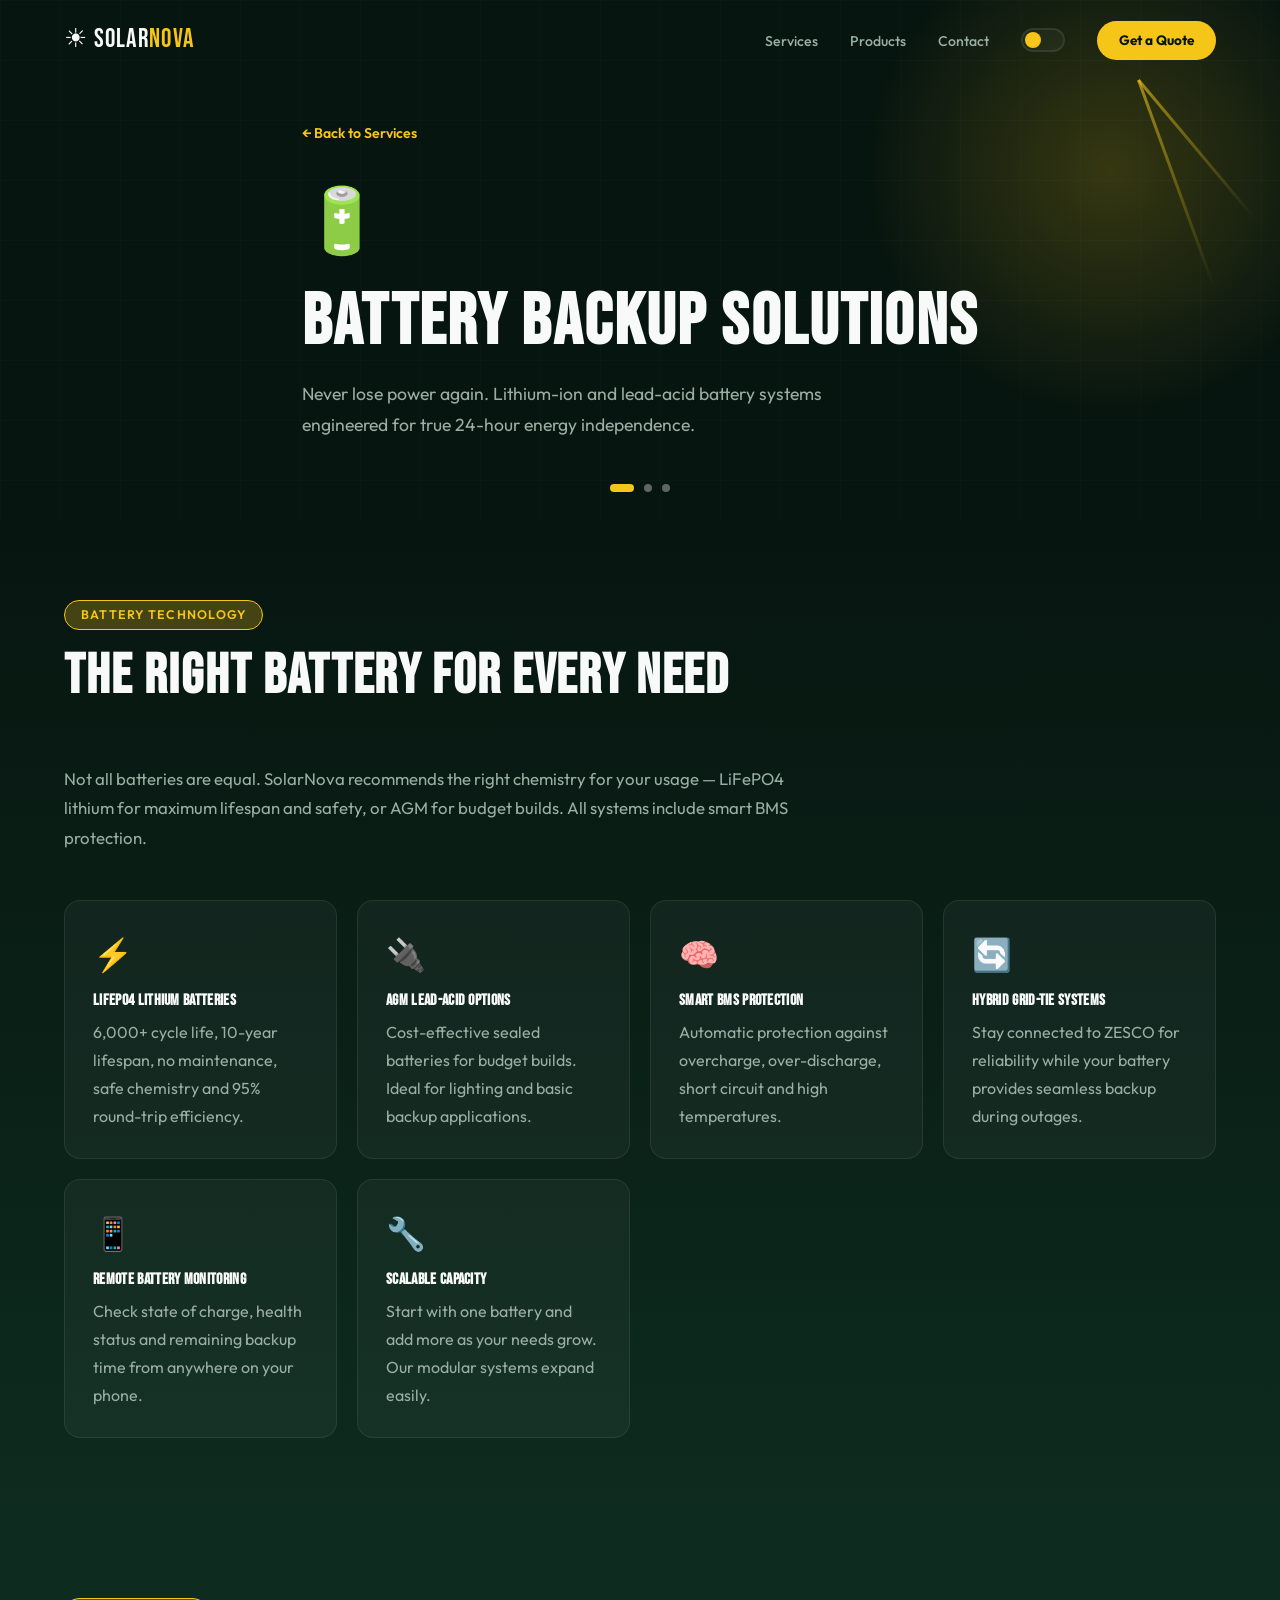
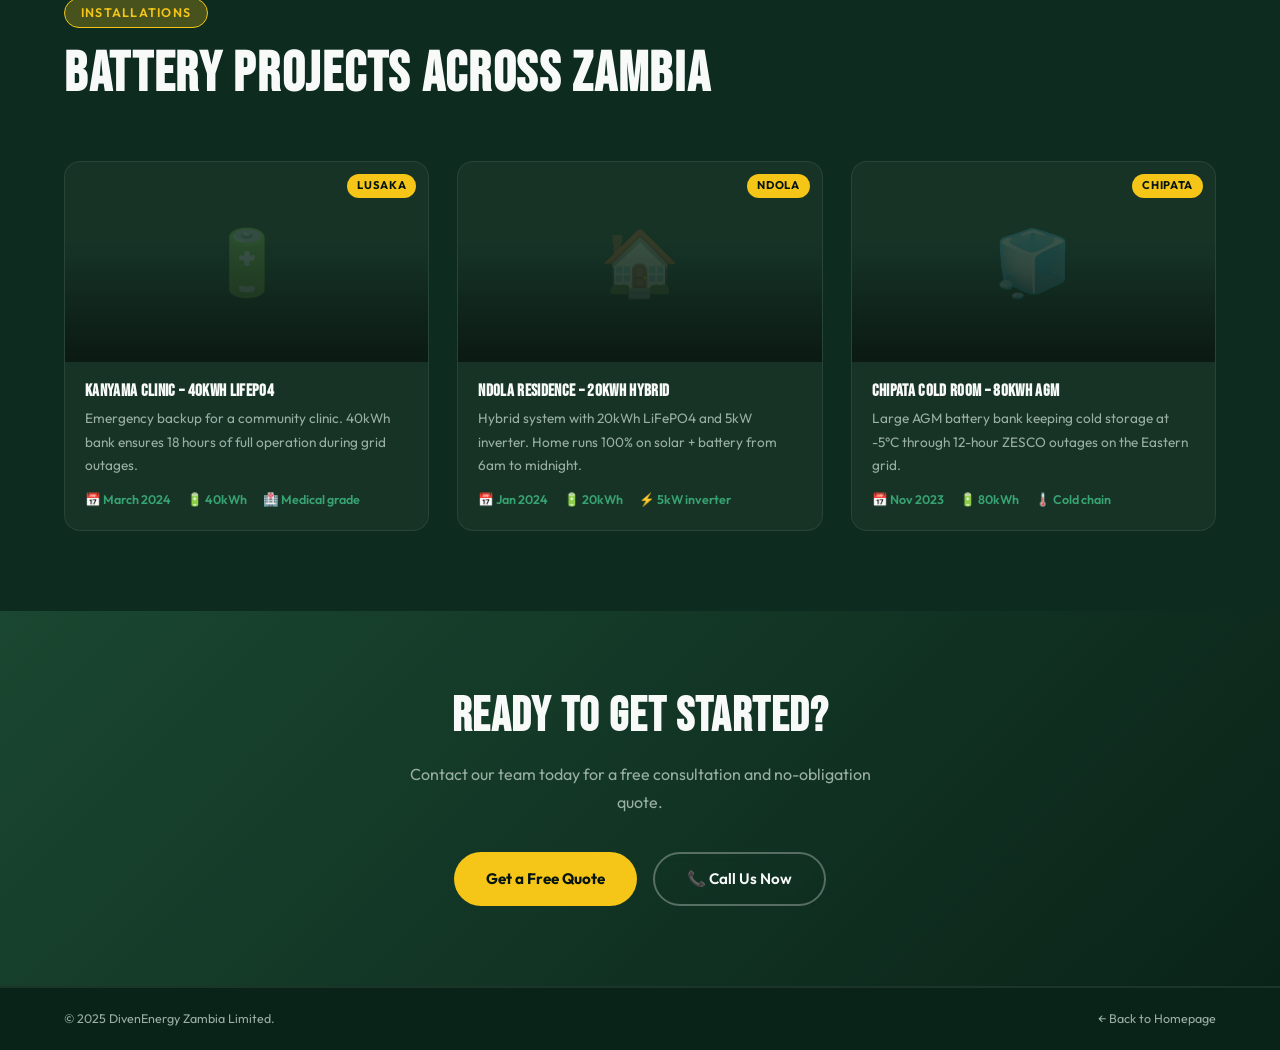
==== commit 38bd6aa4: "new updates" ====
--- a/service-battery.html
+++ b/service-battery.html
@@ -2,7 +2,7 @@
 <html lang="en">
 <head>
 <meta charset="UTF-8"><meta name="viewport" content="width=device-width, initial-scale=1.0">
-<title>Battery Backup Solutions – SolarNova Zambia</title>
+<title>Battery Backup Solutions – DivenEnergy Zambia</title>
 <link href="https://fonts.googleapis.com/css2?family=Bebas+Neue&family=Outfit:wght@300;400;500;600;700&display=swap" rel="stylesheet">
 <link rel="stylesheet" href="style.css">
 </head>
@@ -66,7 +66,7 @@
   </div>
 </div></section>
 <footer class="footer"><div class="footer-bottom"><div class="container">
-  <p>© 2025 SolarNova Zambia Limited.</p><p><a href="index.html">← Back to Homepage</a></p>
+  <p>© 2025 DivenEnergy Zambia Limited.</p><p><a href="index.html">← Back to Homepage</a></p>
 </div></div></footer>
 <button id="backToTop" class="back-to-top" aria-label="Back to top">↑</button>
 <script src="main.js"></script>
--- a/style.css
+++ b/style.css
@@ -647,17 +647,16 @@
 .carousel {
   display: flex;
   gap: 24px;
-  overflow: hidden;
-  scroll-snap-type: x mandatory;
-  -webkit-overflow-scrolling: touch;
+  justify-content: center;
+  flex-wrap: wrap;
 }
 .testimonial-card {
   flex: 0 0 calc(33.333% - 16px);
+  min-width: 280px;
   background: rgba(255,255,255,0.04);
   border: 1px solid var(--border);
   border-radius: var(--radius);
   padding: 32px;
-  scroll-snap-align: start;
   transition: var(--transition);
 }
 .testimonial-card:hover { border-color: rgba(245,197,24,0.3); transform: translateY(-4px); }
@@ -678,33 +677,11 @@
 .tc-author strong { display: block; color: var(--white); font-size: 0.92rem; }
 .tc-author span { font-size: 0.78rem; color: var(--grey-mid); }
 .carousel-controls {
-  display: flex;
-  align-items: center;
-  justify-content: center;
-  gap: 16px;
-  margin-top: 32px;
-}
-.carousel-controls button {
-  width: 44px; height: 44px;
-  border-radius: 50%;
-  border: 1px solid var(--border);
-  background: var(--card-bg);
-  color: var(--white);
-  font-size: 1rem;
-  cursor: pointer;
-  transition: var(--transition);
-}
-.carousel-controls button:hover { background: var(--yellow); color: var(--dark-bg); border-color: var(--yellow); }
-.carousel-dots { display: flex; gap: 8px; }
-.dot {
-  width: 8px; height: 8px;
-  border-radius: 50%;
-  background: var(--border);
-  cursor: pointer;
-  transition: var(--transition);
-}
-.dot.active { background: var(--yellow); width: 24px; border-radius: 100px; }
-
+  display: none;
+}
+.carousel-dots {
+  display: none;
+}
 /* ── LOCATION ───────────────────────────────────────────── */
 .location {
   padding: 100px 0;
